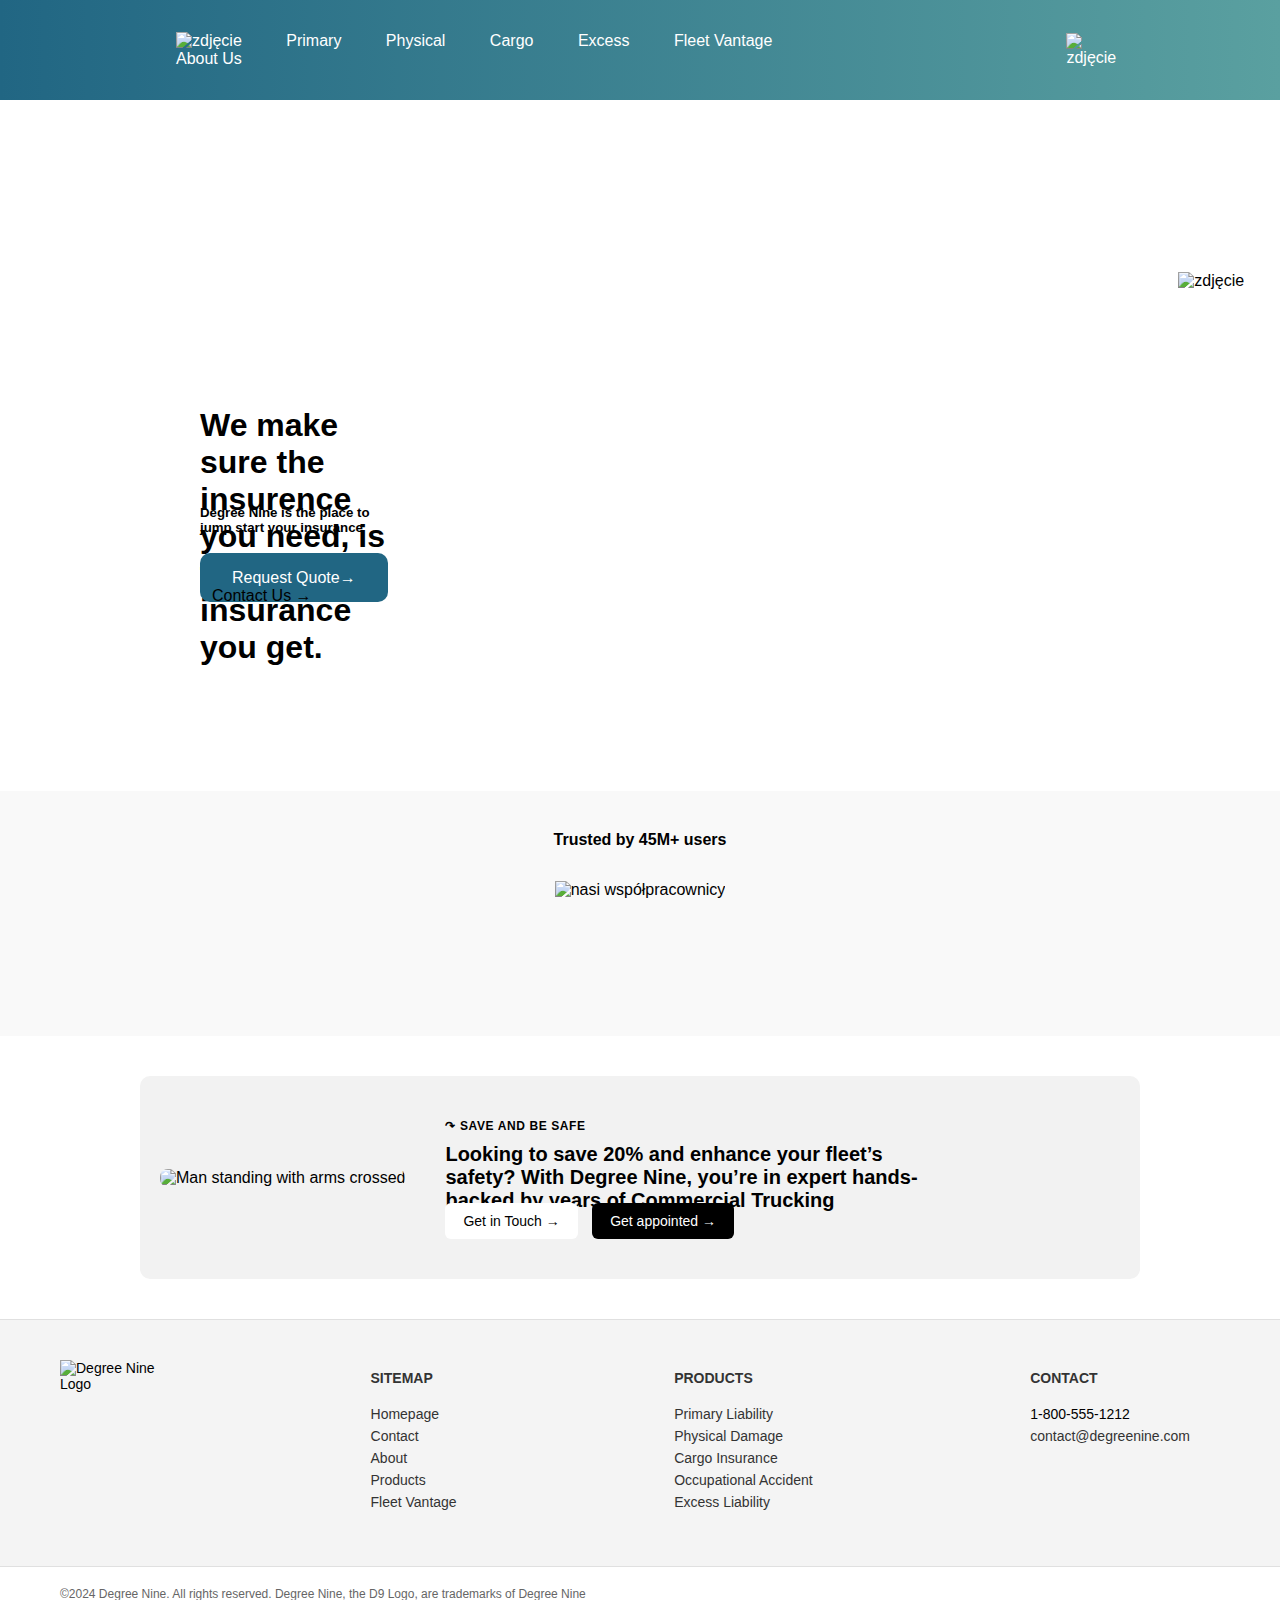
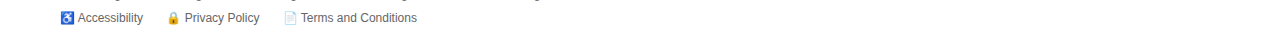
==== index.html @ c11e0737 "Add files via upload" ====
<!DOCTYPE html>
<html lang="en">
<head>
    <meta charset="UTF-8">
    <meta name="viewport" content="width=device-width, initial-scale=1.0">
    <title>Document</title>
    <link rel="stylesheet" href="styl.css">
</head>
<body>
    <div class="container">
        <section id="header">
            <div id="lewyheader" >
                <a href="index.html"><img src="HEADLEFT.png" alt="zdjęcie"></a>
                <a href="#">Primary</a>
                <a href="#">Physical</a>
                <a href="#">Cargo</a>
                <a href="#">Excess</a>
                <a href="#">Fleet Vantage</a>
                <a href="#">About Us</a>
            </div>
            <div id="prawyheader"><img src="HEADRIGHT.png" alt="zdjęcie"></div>
        </section>
        <section id="mid1">
            <div id="lewymid1"><h1>We make sure the insurence you need, is the insurance you get.</h1><br>
            <h5 style="margin-top: 24px;margin-bottom: 40px;">Degree Nine is the place to jump start your insurance</h5>
                <a href="#" style="border-radius: 10px; padding: 16px 32px; color: rgb(255, 255, 255); text-decoration: none; background-color: #216683; margin-top: 477px;">Request Quote&#8594;</a>
                <a href="#" style="border-radius: 10px; padding: 12px; color: rgb(0, 0, 0); text-decoration: none; margin-top: 481px;">Contact Us &#8594;</a>
            </div>
            <div id="prawymid1"><img src="Auto.png" alt="zdjęcie"></div>
        </section>
        <section id="mid2">
            <h4 >Trusted by 45M+ users</h4>
            <img src="współpraca.png" alt="nasi współpracownicy" >
        </section>
        <section></section>
        <section></section>
        <section></section>
        <section></section>
        <section class="cta-section">
            <img src="facet 1.png" alt="Man standing with arms crossed" />
            <div class="cta-text">
              <small>↷ Save and be safe</small>
              <h2>Looking to save 20% and enhance your fleet’s safety? With Degree Nine, you’re in expert hands-backed by years of Commercial Trucking experience.</h2>
              <div class="cta-buttons">
                <button class="btn-outline">Get in Touch →</button>
                <button class="btn-black">Get appointed →</button>
              </div>
            </div>
        </section>
        
        <footer>
            <div class="footer">
              <div class="footer-logo">
                <img src="footer.png" alt="Degree Nine Logo" />
              </div>
        
              <div class="footer-section">
                <h4>Sitemap</h4>
                <ul>
                  <li><a href="#">Homepage</a></li>
                  <li><a href="#">Contact</a></li>
                  <li><a href="#">About</a></li>
                  <li><a href="#">Products</a></li>
                  <li><a href="#">Fleet Vantage</a></li>
                </ul>
              </div>
        
              <div class="footer-section">
                <h4>Products</h4>
                <ul>
                  <li><a href="#">Primary Liability</a></li>
                  <li><a href="#">Physical Damage</a></li>
                  <li><a href="#">Cargo Insurance</a></li>
                  <li><a href="#">Occupational Accident</a></li>
                  <li><a href="#">Excess Liability</a></li>
                </ul>
              </div>
        
              <div class="footer-section">
                <h4>Contact</h4>
                <ul>
                  <li>1-800-555-1212</li>
                  <li><a href="mailto:contact@degreenine.com">contact@degreenine.com</a></li>
                </ul>
              </div>
            </div>
        
            <div class="footer-bottom">
              <div>©2024 Degree Nine. All rights reserved. Degree Nine, the D9 Logo, are trademarks of Degree Nine</div>
              <div class="links">
                <span>♿ Accessibility</span>
                <span>🔒 Privacy Policy</span>
                <span>📄 Terms and Conditions</span>
              </div>
            </div>
        </footer>
        
    </div>
</body>
</html>
---- styl.css ----
/*dla każdego elementu*/
* {
    width: 1512;
    margin: 0;
    padding: 0;
    box-sizing: border-box;
}

body {
    font-family: sans-serif;
    size: 16;
    height: 26;
}

#header {
    height: 100px;
    width: 1512;
    background: linear-gradient(to right, #216683, #5AA0A0);
    color: white;
    display: flex;
    justify-content: space-between;
    align-items: center;
    max-width: 1512;
}
#lewyheader, #prawyheader {
    margin: 0;
}
#lewyheader{
    margin-top: 24px;
    margin-bottom: 24px;
    margin-left: 156px;
    float: left;
}
#lewyheader a {
    border-radius: 20px;
    padding: 6px 20px;
    color: white;
    text-decoration: none;
}
#lewyheader a.active::before {
    content: "•";
    color: white;
    margin-right: 6px;
}

#prawyheader{
    float: left;
    margin-top: 27px;
    margin-bottom: 27px;
    margin-left: 268.96px;
    margin-right: 157px;
}
.cta-section {
    display: flex;
    flex-wrap: wrap;
    align-items: center;
    justify-content: center;
    background: #f2f2f2;
    padding: 40px 20px;
    border-radius: 10px;
    margin: 40px auto;
    max-width: 1000px;
}

.cta-section img {
    max-width: 300px;
    border-radius: 8px;
}

.cta-text {
    flex: 1;
    margin-left: 40px;
    min-width: 250px;
}

.cta-text small {
    display: inline-block;
    margin-bottom: 10px;
    font-weight: bold;
    text-transform: uppercase;
    font-size: 12px;
    letter-spacing: 0.05em;
}

.cta-text h2 {
    font-size: 20px;
    margin-bottom: 20px;
    max-width: 500px;
}

.cta-buttons button {
    padding: 10px 18px;
    margin-right: 10px;
    border: none;
    border-radius: 6px;
    font-size: 14px;
    cursor: pointer;
    transition: background 0.3s ease;
}

.btn-outline {
    background: white;
    border: 1px solid #ccc;
}

.btn-outline:hover {
    background: #eee;
}

.btn-black {
    background: #000;
    color: white;
}

.btn-black:hover {
    background: #333;   
}

.footer {
    background: #f4f4f4;
    padding: 40px 60px;
    display: flex;
    justify-content: space-between;
    flex-wrap: wrap;
    border-top: 1px solid #e0e0e0;
    font-size: 14px;
}

.footer-logo {
    display: flex;
    flex-direction: column;
    align-items: flex-start;
}

.footer-logo img {
    width: 123px;
    height: 70px;
    margin-bottom: 10px;
}

.footer-section {
    margin: 10px 30px;
}

.footer-section h4 {
    margin-bottom: 10px;
    font-size: 14px;
    text-transform: uppercase;
    font-weight: bold;
    color: #333;
}

.footer-section ul {
    list-style: none;
    padding: 0;
    margin: 0;
}

.footer-section ul li {
    margin-bottom: 6px;
}

.footer-section ul li a {
    text-decoration: none;
    color: #333;
}

.footer-bottom {
    padding: 20px 60px;
    font-size: 12px;
    color: #666;
    background: #ffffff;
    border-top: 1px solid #e0e0e0;
}

.footer-bottom .links {
    margin-top: 10px;
}

.footer-bottom .links span {
    margin-right: 20px;
}

@media (max-width: 768px) {
.cta-section {
    flex-direction: column;
    text-align: center;
}
.cta-text {
    margin-left: 0;
    margin-top: 20px;
}
}

oversize{
    size: 60px;
    height: 80px;
}
h1{
    size: 48px;
    height: 56px;
}
h2{
    size: 28px;
    height: 40px;
}
h3{
    size: 24px;
    height: 28px;
}
h4{
    size: 18px;
    height: 26px;
}
h5{
    size: 18px;
    height: 24px;
}

#mid1{
    display: flex;
    justify-content: space-between;
    align-items: center;
}
#lewymid1{
    float: left;
    margin-top: 221px;
    margin-left: 200px;
}
   

#prawymid1{
    float: left;
    margin-top: 172px;
    margin-left: 789px;
    width: 523px;
    height: 419px;
}
#mid2{
    background-color: #f9f9f9;
    height: 245px;
    margin-top: 100px;
    padding: 40px 0;
    text-align: center;
    text-decoration: none;
}

#mid2 h4 {
    margin-bottom: 24px;
}

#mid2 img {
    max-width: 80%;
    height: auto;
}
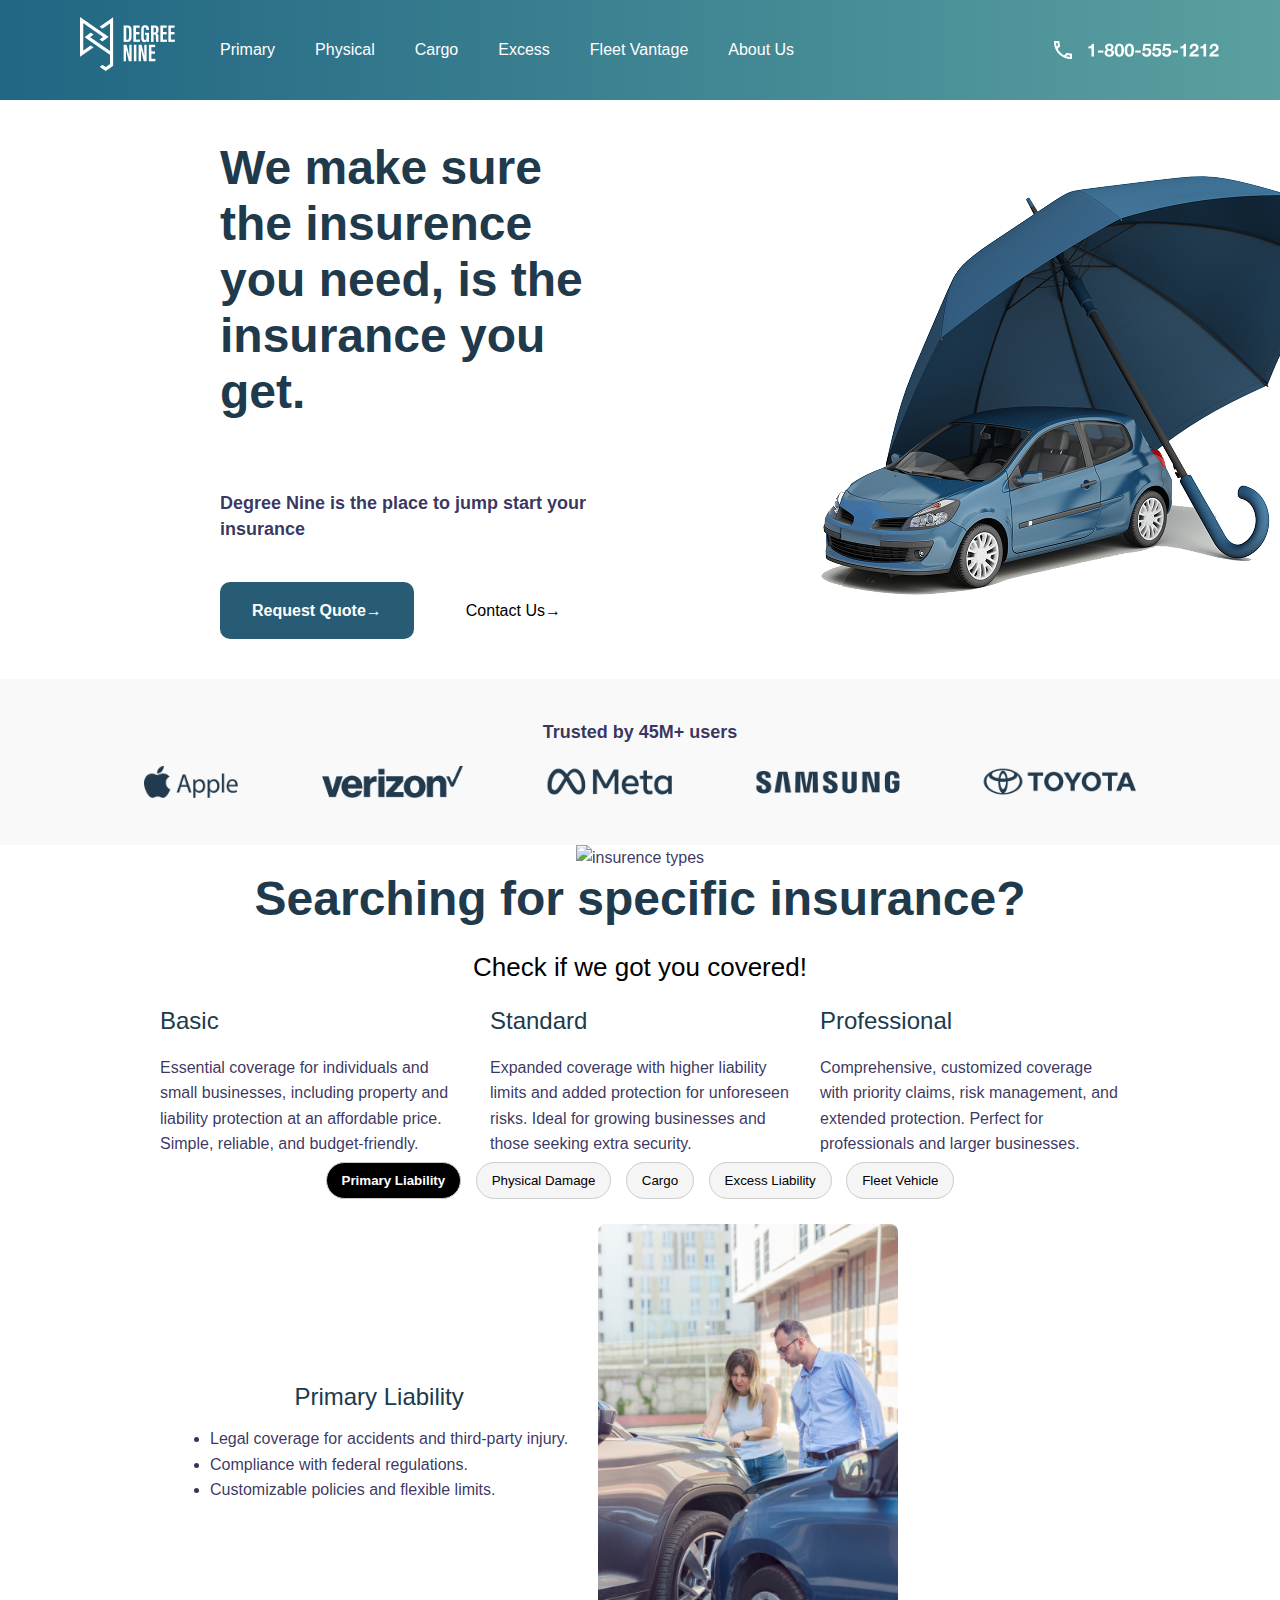
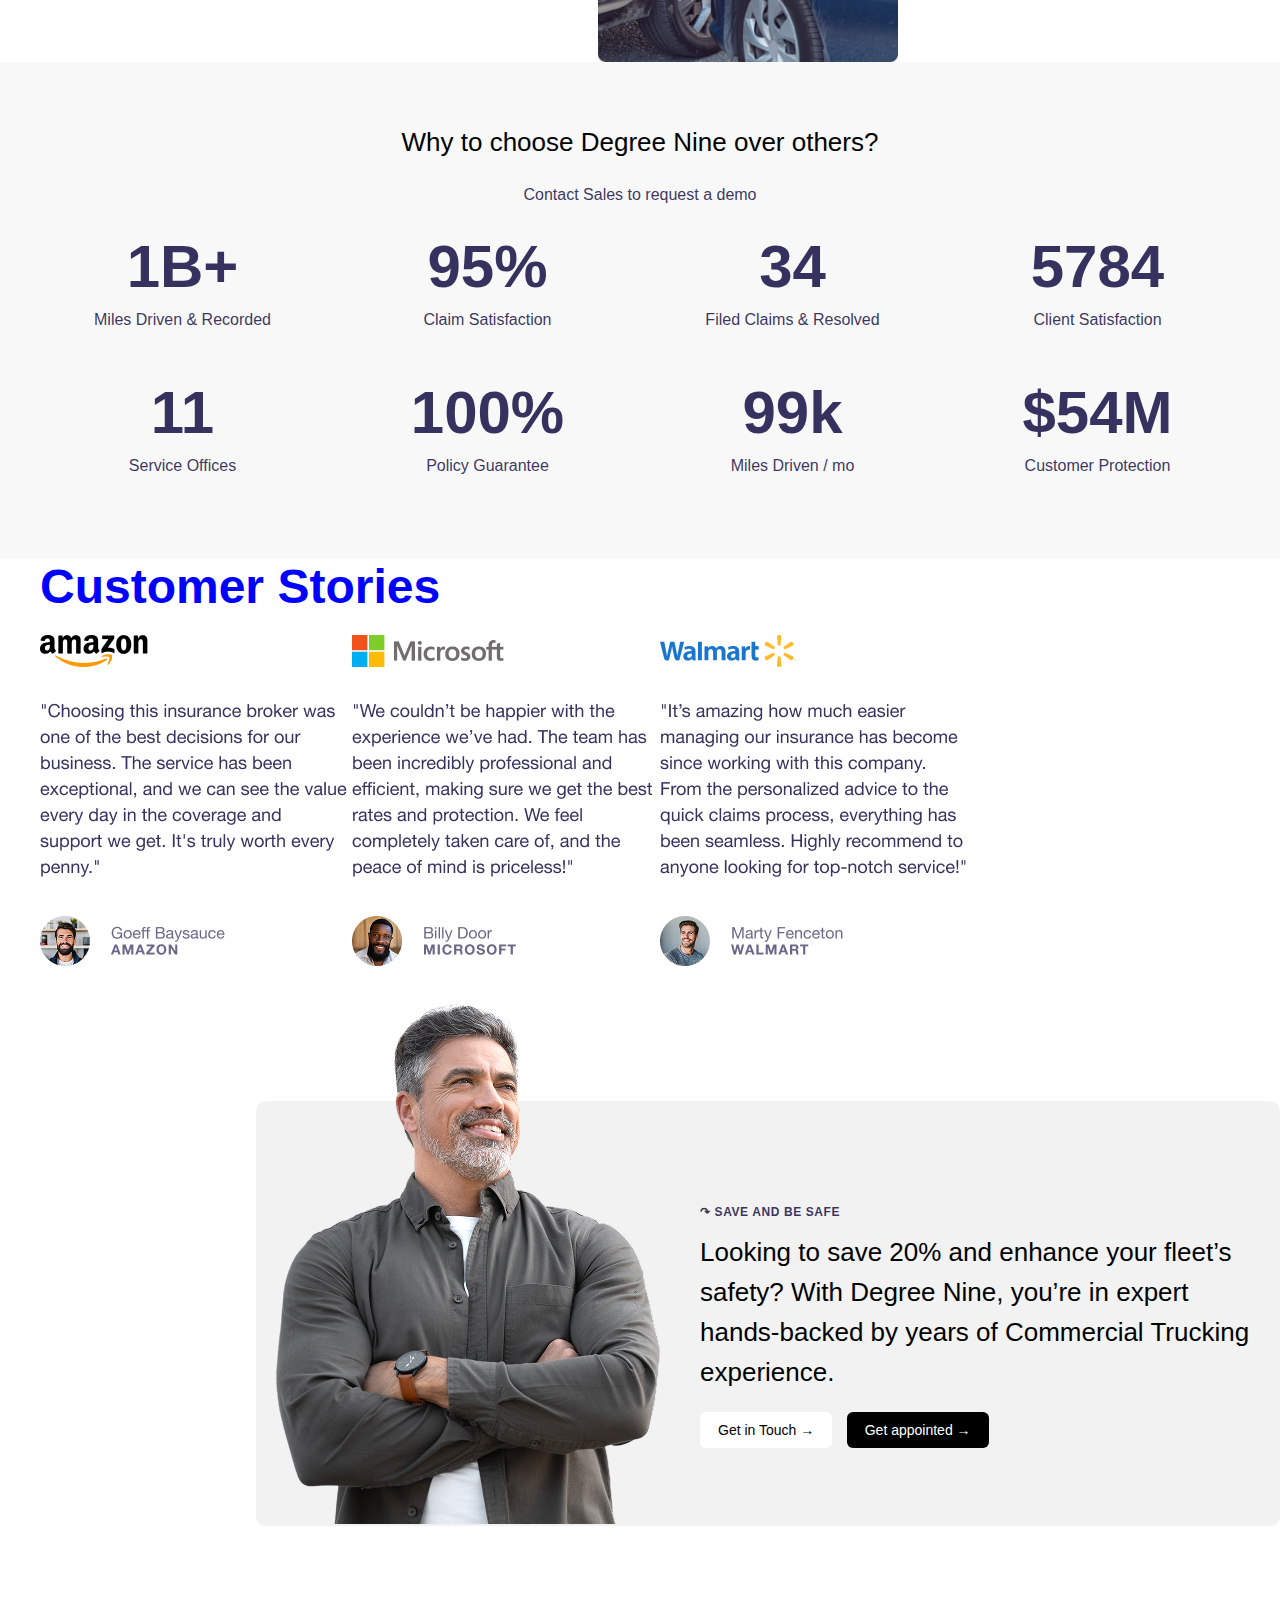
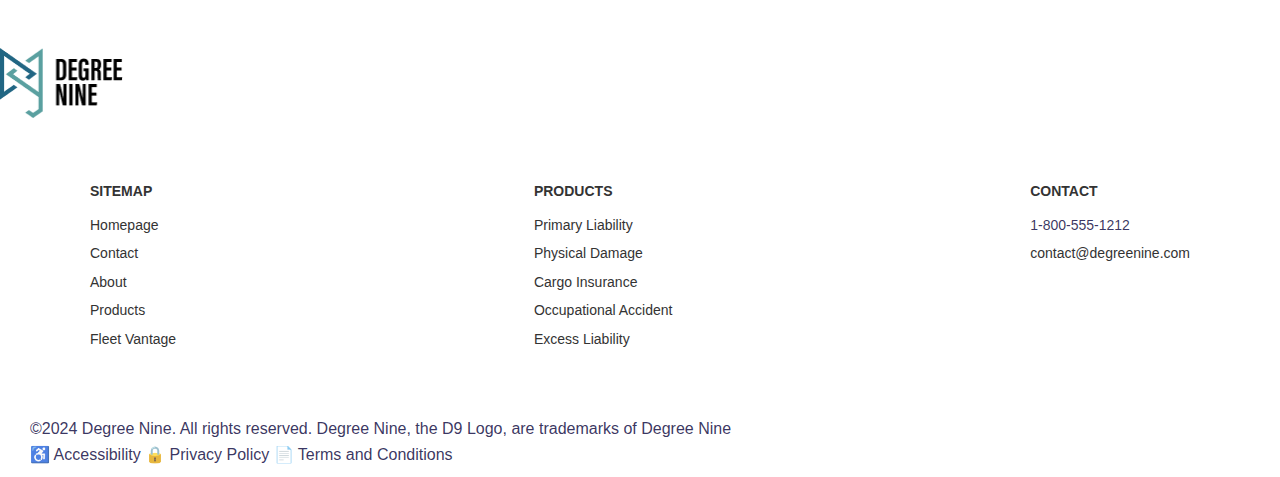
==== commit 037362fc: "Add files via upload" ====
--- a/index.html
+++ b/index.html
@@ -7,94 +7,221 @@
     <link rel="stylesheet" href="styl.css">
 </head>
 <body>
-    <div class="container">
-        <section id="header">
-            <div id="lewyheader" >
-                <a href="index.html"><img src="HEADLEFT.png" alt="zdjęcie"></a>
-                <a href="#">Primary</a>
-                <a href="#">Physical</a>
-                <a href="#">Cargo</a>
-                <a href="#">Excess</a>
-                <a href="#">Fleet Vantage</a>
-                <a href="#">About Us</a>
-            </div>
-            <div id="prawyheader"><img src="HEADRIGHT.png" alt="zdjęcie"></div>
-        </section>
-        <section id="mid1">
-            <div id="lewymid1"><h1>We make sure the insurence you need, is the insurance you get.</h1><br>
-            <h5 style="margin-top: 24px;margin-bottom: 40px;">Degree Nine is the place to jump start your insurance</h5>
-                <a href="#" style="border-radius: 10px; padding: 16px 32px; color: rgb(255, 255, 255); text-decoration: none; background-color: #216683; margin-top: 477px;">Request Quote&#8594;</a>
-                <a href="#" style="border-radius: 10px; padding: 12px; color: rgb(0, 0, 0); text-decoration: none; margin-top: 481px;">Contact Us &#8594;</a>
-            </div>
-            <div id="prawymid1"><img src="Auto.png" alt="zdjęcie"></div>
-        </section>
-        <section id="mid2">
-            <h4 >Trusted by 45M+ users</h4>
-            <img src="współpraca.png" alt="nasi współpracownicy" >
-        </section>
-        <section></section>
-        <section></section>
-        <section></section>
-        <section></section>
-        <section class="cta-section">
-            <img src="facet 1.png" alt="Man standing with arms crossed" />
-            <div class="cta-text">
-              <small>↷ Save and be safe</small>
-              <h2>Looking to save 20% and enhance your fleet’s safety? With Degree Nine, you’re in expert hands-backed by years of Commercial Trucking experience.</h2>
-              <div class="cta-buttons">
-                <button class="btn-outline">Get in Touch →</button>
-                <button class="btn-black">Get appointed →</button>
-              </div>
-            </div>
-        </section>
+    <section class="header">
+        <div class="lewyheader" >
+            <a href="index.html"><img src="HEADLEFT.png" alt="zdjęcie"></a>
+            <a href="primary liability.html">Primary</a>
+            <a href="physical damage.html">Physical</a>
+            <a href="cargo Insurance.html">Cargo</a>
+            <a href="excess liability.html">Excess</a>
+            <a href="fleet.html">Fleet Vantage</a>
+            <a href="aboutus.html">About Us</a>
+        </div>
+        <div class="prawyheader"><img src="HEADRIGHT.png" alt="zdjęcie"></div>
+    </section>
+    <section class="mid1">
+        <div class="lewymid1"><h1>We make sure the insurence you need, is the insurance you get.</h1><br>
+          <h5 style="margin-top: 24px;margin-bottom: 40px;">Degree Nine is the place to jump start your insurance</h5>
+          <div class="button-group">
+              <a href="#" class="btn-primary">
+                Request Quote <span class="arrow">→</span>
+              </a>
+              <a href="#" class="btn-link">
+                Contact Us <span class="arrow">→</span>
+              </a>
+          </div>
+        </div>
+        <div class="prawymid1"><img src="Auto.png" alt="zdjęcie"></div>
+    </section>
+    <section class="mid2">
+        <h4 >Trusted by 45M+ users</h4>
+        <img src="współpraca.png" alt="nasi współpracownicy" >
+    </section>
+    <section class="planer">
+        <img src="type insurence.png" alt="insurence types" >
+        <h1>Searching for specific insurance?</h1>
+        <h2>Check if we got you covered!</h2>
+        <div class="plans">
+            <div class="plan">
+              <h3>Basic</h3>
+              <p>Essential coverage for individuals and small businesses, including property and liability protection at an affordable price. Simple, reliable, and budget-friendly.</p>
+            </div>
+      
+            <div class="plan">
+              <h3>Standard</h3>
+              <p>Expanded coverage with higher liability limits and added protection for unforeseen risks. Ideal for growing businesses and those seeking extra security.</p>
+            </div>
+      
+            <div class="plan">
+              <h3>Professional</h3>
+              <p>Comprehensive, customized coverage with priority claims, risk management, and extended protection. Perfect for professionals and larger businesses.</p>
+            </div>
+        </div>
+    </section >
+    <section id="insurance-switcher">
+
+      <!-- KATEGORIE -->
+      <div id="tabs">
+        <button onclick="showTab('primary')" class="active">Primary Liability</button>
+        <button onclick="showTab('physical')">Physical Damage</button>
+        <button onclick="showTab('cargo')">Cargo</button>
+        <button onclick="showTab('excess')">Excess Liability</button>
+        <button onclick="showTab('fleet')">Fleet Vehicle</button>
+      </div>
+    
+      <!-- TREŚĆ -->
+      <div id="tab-content">
+        <div id="primary" class="tab-pane flex">
+          <div>
+            <h3>Primary Liability</h3>
+            <ul>
+              <li>Legal coverage for accidents and third-party injury.</li>
+              <li>Compliance with federal regulations.</li>
+              <li>Customizable policies and flexible limits.</li>
+            </ul>
+          </div>
+          <img src="2autamini.png" alt="Insurance example">
+        </div>
+    
+        <div id="physical" class="tab-pane flex" style="display: none;">
+          <div>
+            <h3>Physical Damage</h3>
+            <ul>
+              <li>Protects vehicle against collision, theft, fire, and vandalism.</li>
+              <li>Coverage for repair and replacement costs.</li>
+            </ul>
+          </div>
+          <img src="środekautamini.png" alt="Insurance example">
+        </div>
+    
+        <div id="cargo" class="tab-pane flex" style="display: none;">
+          <div>
+            <h3>Cargo Insurance</h3>
+            <ul>
+              <li>Coverage for damaged or stolen goods in transit.</li>
+              <li>Essential for logistics and freight companies.</li>
+            </ul>
+          </div>
+          <img src="kontenerymini.png" alt="Insurance example">
+        </div>
+    
+        <div id="excess" class="tab-pane flex" style="display: none;">
+          <div>
+            <h3>Excess Liability</h3>
+            <ul>
+              <li>Extra protection above standard liability policies.</li>
+              <li>Minimizes business financial risks.</li>
+            </ul>
+          </div>
+          <img src="2tirymini.png" alt="Insurance example">
+        </div>
+    
+        <div id="fleet" class="tab-pane flex" style="display: none;">
+          <div>
+            <h3>Fleet Vehicle</h3>
+            <ul>
+              <li>Protects multiple vehicles under one policy.</li>
+              <li>Designed for commercial fleet operations.</li>
+            </ul>
+          </div>
+          <img src="tirmini.png" alt="Insurance example">
+        </div>
+      </div>
+    </section>
+    
+    <!-- SKRYPT -->
+    <script>
+      function showTab(tabId) {
+        const tabs = document.querySelectorAll('.tab-pane');
+        const buttons = document.querySelectorAll('#tabs button');
+    
+        tabs.forEach(tab => tab.style.display = 'none');
+        document.getElementById(tabId).style.display = 'flex';
+    
+        buttons.forEach(btn => {
+          const match = btn.textContent.replace(/\s/g, '').toLowerCase().includes(tabId);
+          btn.classList.toggle('active', match);
+        });
+      }
+    </script>
+    
+    
+    <section class="statystyki">
+        <h2 style="text-align: center;">Why to choose Degree Nine over others?</h2>
+        <p style="text-align: center;">Contact Sales to request a demo</p>
+        <ul>
+            <li><p class="oversize">1B+</p> Miles Driven & Recorded</li>
+            <li><p class="oversize">95%</p> Claim Satisfaction</li>
+            <li><p class="oversize">34</p> Filed Claims & Resolved</li>
+            <li><p class="oversize">5784</p> Client Satisfaction</li>
+        </ul><ul>
+            <li><p class="oversize">11</p> Service Offices</li>
+            <li><p class="oversize">100%</p> Policy Guarantee</li>
+            <li><p class="oversize">99k</p> Miles Driven / mo</li>
+            <li><p class="oversize">$54M</p> Customer Protection</li>
+        </ul>
+    </section>
+    <section class="stories">
+    <H1 style="color: blue;">Customer Stories</H1>
+        <img src="stories1.png" alt="historie">
+    <img src="stories2.png" alt=""><img src="stories3.png" alt=""></section>
+    <section class="cta-section" >
+        <img src="facet 1.png" alt="Man standing with arms crossed" />
+        <div class="cta-text">
+            <small>↷ Save and be safe</small>
+            <h2>Looking to save 20% and enhance your fleet’s safety? With Degree Nine, you’re in expert hands-backed by years of Commercial Trucking experience.</h2>
+            <div class="cta-buttons">
+            <button class="btn-outline">Get in Touch →</button>
+            <button class="btn-black">Get appointed →</button>
+            </div>
+        </div>
+    </section>
+    
+    <footer style="background-color: white">
+        <div class="footer-logo">
+            <img src="footer.png" alt="Degree Nine Logo" />
+        </div>
+        <div class="footer" style="background-color: white;">
+            
         
-        <footer>
-            <div class="footer">
-              <div class="footer-logo">
-                <img src="footer.png" alt="Degree Nine Logo" />
-              </div>
-        
-              <div class="footer-section">
+            <div class="footer-section">
                 <h4>Sitemap</h4>
                 <ul>
-                  <li><a href="#">Homepage</a></li>
-                  <li><a href="#">Contact</a></li>
-                  <li><a href="#">About</a></li>
-                  <li><a href="#">Products</a></li>
-                  <li><a href="#">Fleet Vantage</a></li>
+                <li><a href="index.html">Homepage</a></li>
+                <li><a href="#">Contact</a></li>
+                <li><a href="aboutus.html">About</a></li>
+                <li><a href="#">Products</a></li>
+                <li><a href="fleet.html">Fleet Vantage</a></li>
                 </ul>
-              </div>
+            </div>
         
-              <div class="footer-section">
+            <div class="footer-section">
                 <h4>Products</h4>
                 <ul>
-                  <li><a href="#">Primary Liability</a></li>
-                  <li><a href="#">Physical Damage</a></li>
-                  <li><a href="#">Cargo Insurance</a></li>
-                  <li><a href="#">Occupational Accident</a></li>
-                  <li><a href="#">Excess Liability</a></li>
+                <li><a href="primary liability.html">Primary Liability</a></li>
+                <li><a href="physical damage.html">Physical Damage</a></li>
+                <li><a href="cargo Insurance.html">Cargo Insurance</a></li>
+                <li><a href="#">Occupational Accident</a></li>
+                <li><a href="excess liability.html">Excess Liability</a></li>
                 </ul>
-              </div>
+            </div>
         
-              <div class="footer-section">
+            <div class="footer-section">
                 <h4>Contact</h4>
                 <ul>
-                  <li>1-800-555-1212</li>
-                  <li><a href="mailto:contact@degreenine.com">contact@degreenine.com</a></li>
+                <li>1-800-555-1212</li>
+                <li><a href="mailto:contact@degreenine.com">contact@degreenine.com</a></li>
                 </ul>
-              </div>
-            </div>
-        
-            <div class="footer-bottom">
-              <div>©2024 Degree Nine. All rights reserved. Degree Nine, the D9 Logo, are trademarks of Degree Nine</div>
-              <div class="links">
+            </div>            
+        </div>
+        <div class="footer-section">
+            <div>©2024 Degree Nine. All rights reserved. Degree Nine, the D9 Logo, are trademarks of Degree Nine</div>
+            <div class="links">
                 <span>♿ Accessibility</span>
                 <span>🔒 Privacy Policy</span>
                 <span>📄 Terms and Conditions</span>
-              </div>
-            </div>
-        </footer>
-        
-    </div>
+            </div>
+        </div>
+    </footer>
 </body>
 </html>--- a/styl.css
+++ b/styl.css
@@ -1,6 +1,5 @@
-/*dla każdego elementu*/
+/* RESET */
 * {
-    width: 1512;
     margin: 0;
     padding: 0;
     box-sizing: border-box;
@@ -8,63 +7,398 @@
 
 body {
     font-family: sans-serif;
-    size: 16;
-    height: 26;
-}
-
-#header {
+    font-weight: 400;
+    font-size: 16px;
+    line-height: 1.6;
+    color: rgba(5, 0, 56, 0.8);
+    margin-bottom: 20px;
+    max-width: 1920px;
+    margin: 0 ;
+}
+
+h1 {
+    font-weight: 700;
+    font-size: 48px;
+    line-height: 56px;
+    letter-spacing: -1%;
+    margin-bottom: 20px;
+    color: #203A4C;
+}
+
+h2 {
+    font-weight: 400;
+    font-size: 26px;
+    line-height: 40px;
+    letter-spacing: -2%;
+    margin-bottom: 20px;
+    color: #000000;
+}
+
+h3 {
+    font-weight: 500;
+    font-size: 24px;
+    line-height: 28px;
+    letter-spacing: -0.5%;
+    margin-bottom: 20px;
+    color: #203A4C;
+}
+
+h4, h5 {
+    font-weight: bold;
+    font-size: 18px;
+    line-height: 26px;
+    margin-bottom: 20px;
+    color: rgba(5, 0, 56, 0.8);
+}
+.label_header{
+    size: 14px;
+    line-height: 28px;
+}
+.oversize {
+    font-size: 60px;
+    line-height: 80px;
+    font-weight: bold;
+}
+
+.header, .footer {
+    padding: 60px 40px;
+    margin: 0 auto;
+    max-width: 1920px;
+}
+
+.header {
+    width: 100%;
+    max-width: 1920px;
+    margin: 0 auto;
     height: 100px;
-    width: 1512;
     background: linear-gradient(to right, #216683, #5AA0A0);
     color: white;
     display: flex;
     justify-content: space-between;
     align-items: center;
-    max-width: 1512;
-}
-#lewyheader, #prawyheader {
-    margin: 0;
-}
-#lewyheader{
-    margin-top: 24px;
-    margin-bottom: 24px;
-    margin-left: 156px;
-    float: left;
-}
-#lewyheader a {
+    padding: 0 40px;
+}
+
+.lewyheader, .prawyheader {
+    margin: 0 20px;
+    display: flex;
+    align-items: center;
+}
+
+.lewyheader a {
     border-radius: 20px;
     padding: 6px 20px;
     color: white;
     text-decoration: none;
 }
-#lewyheader a.active::before {
+
+.lewyheader a.active::before {
     content: "•";
     color: white;
     margin-right: 6px;
 }
-
-#prawyheader{
+.tekst{
+    margin-top: 10px;
+    width: 793px;
+    margin-left: 25%;
+}
+.tekst h2{
+    margin-top: 133px;
+}
+.tekst h4{
+    margin-top: 80;
+}
+.mid1 {
+    display: flex;
+    justify-content: space-between;
+    align-items: center;
+    flex-wrap: wrap;
+    margin: 0 auto;
+    padding: 20px;
+}
+.mid1 img{
+    width: 1980px;
+    height: auto;
+    margin: -20px;
+    text-align: center;
+}
+
+.lewymid1, .prawymid1 {
+    flex: 1;
+    margin: 20px;
+    min-width: 300px;
+    margin-left: 200px;
+}
+
+.prawymid1 {
+    max-width: 990px;
+    height: auto;
+}
+.prawymid1 img{
+    width: 523px;
+    height: auto;
+}
+.button-group {
+    display: flex;
     float: left;
-    margin-top: 27px;
-    margin-bottom: 27px;
-    margin-left: 268.96px;
-    margin-right: 157px;
-}
+    gap: 20px;
+    
+  }
+  
+  /* Niebieski przycisk */
+  .btn-primary {
+    display: inline-flex;
+    align-items: center;
+    background-color: #275c74;
+    color: white;
+    padding: 16px 32px;
+    border-radius: 10px;
+    text-decoration: none;
+    font-weight: 600;
+    transition: background-color 0.3s ease;
+  }
+  .btn-link {
+    display: inline-flex;
+    align-items: center;
+    color: #000;
+    font-weight: 500;
+    text-decoration: none;
+    transition: color 0.3s ease;
+    padding: 16px 32px;
+  }
+.mid2 {
+    background-color: #f9f9f9;
+    padding: 40px 20px;
+    text-align: center;
+}
+
+.mid2 img {
+    max-width: 80%;
+    height: auto;
+}
+
+.planer {
+    text-align: center;
+}
+
+.plans {
+    display: flex;
+    justify-content: center;
+    flex-wrap: wrap;
+    gap: 30px;
+}
+
+.plan {
+    max-width: 300px;
+    text-align: left;
+}
+.informacje {
+    margin-top: 70px;
+    margin-left: 24%;
+    width: 795px;
+    height: auto;
+}
+.informacje h4{
+    font-weight: lighter;
+    text-decoration: none;
+}
+.komentarze {
+    margin: 185px 150px 152px 150px;
+  }
+  
+  .komentarze ul {
+    display: flex;
+    flex-wrap: wrap;
+    justify-content: space-between;
+    margin: 0 auto;
+    gap: 20px;
+    padding: 0;
+  }
+  
+  .komentarze li {
+    flex: 1 1 30%;
+    margin: 20px 0;
+    list-style: none;
+    text-align: left;
+  }
+  
+  .item .top-line {
+    display: flex;
+    align-items: center;
+    gap: 10px;
+    margin-bottom: 8px;
+  }
+  
+  .item img {
+    width: 24px;
+    height: 24px;
+    flex-shrink: 0;
+  }
+  
+  .item h5 {
+    margin: 0;
+    font-size: 16px;
+  }
+  
+  .item p {
+    margin-left: 30px;
+    font-size: 14px;
+    color: #555;
+  }
+  
+#tabs {
+    margin-bottom: 20px;
+    text-align: center;
+    flex-wrap: wrap;
+  }
+  
+  #tabs button {
+    padding: 10px 15px;
+    margin: 5px;
+    border: 1px solid #ccc;
+    background-color: #f5f5f5;
+    cursor: pointer;
+    border-radius: 20px;
+  }
+  
+  #tabs button.active {
+    background-color: #000;
+    color: #fff;
+    font-weight: bold;
+  }
+  
+  #tab-content {
+    text-align: left;
+    max-width: 900px;
+    margin: 0 auto;
+  }
+  
+  .tab-pane {
+    display: none;
+  }
+  
+  .tab-pane.flex {
+    display: flex;
+    gap: 30px;
+    align-items: center;
+    flex-wrap: wrap;
+  }
+  
+  .tab-pane h3 {
+    font-size: 1.5em;
+    margin-bottom: 15px;
+    text-align: center;
+  }
+  
+  .tab-pane ul {
+    padding-left: 20px;
+  }
+  
+  .tab-pane img {
+    max-width: 300px;
+    height: auto;
+  }
+  
+  
+
+.stories {
+    width: 100%;
+    margin: 0 auto;
+    max-width: 1200px;
+}
+
+.work {
+    padding: 60px 20px;
+    margin: 0 auto;
+    text-align: center;
+}
+
+.work ul {
+    display: flex;
+    flex-wrap: wrap;
+    justify-content: space-between;
+    margin: 0 auto;
+    max-width: 1200px;
+    gap: 20px;
+}
+.work li {
+    flex: 1 1 22%; /* 4 elementy w rzędzie z marginesami */
+    margin: 20px 0;
+    list-style: none;
+    text-align: center;
+}
+.team {
+    padding: 60px 20px;
+    margin: 0 auto;
+    text-align: center;
+}
+
+.team ul {
+    display: flex;
+    flex-wrap: wrap;
+    justify-content: space-between;
+    margin: 0 auto;
+    max-width: 1200px;
+    gap: 20px;
+}
+
+.team li {
+    width: 286px;
+    height: 276px;
+    background-color: #f7f7f7;
+    flex: 1 1 22%; /* 4 elementy w rzędzie z marginesami */
+    margin: 20px 0;
+    list-style: none;
+    text-align: center;
+}
+
+.statystyki {
+    background-color: #f8f8f8;
+    padding: 60px 20px;
+    max-width: 1920px;
+    margin: 0 auto;
+}
+
+.statystyki ul {
+    display: flex;
+    flex-wrap: wrap;
+    justify-content: space-between;
+    margin: 0 auto;
+    max-width: 1200px;
+    gap: 20px;
+}
+
+.statystyki li {
+    flex: 1 1 22%; /* 4 elementy w rzędzie z marginesami */
+    margin: 20px 0;
+    list-style: none;
+    text-align: center;
+}
+footer {
+    background: #f4f4f4;
+    
+}
+
 .cta-section {
-    display: flex;
-    flex-wrap: wrap;
-    align-items: center;
+    
+    display: flex;
+    flex-wrap: wrap;
     justify-content: center;
+    align-items: center;
     background: #f2f2f2;
-    padding: 40px 20px;
     border-radius: 10px;
-    margin: 40px auto;
-    max-width: 1000px;
+    height: 425px;
+    max-width: 1200px;
+    margin-top: 10%;
+    margin-left: 20%;
+    margin-bottom: 122px;
+    padding: 20px; /* Dodanie paddingu, by uniknąć przycięcia */
 }
 
 .cta-section img {
-    max-width: 300px;
-    border-radius: 8px;
+    margin-top: -120px;
+    height: auto; /* Zachowuje proporcje obrazu */
+    object-fit: contain; /* Obrazek zachowa swoje proporcje i nie będzie rozciągany */
 }
 
 .cta-text {
@@ -82,12 +416,6 @@
     letter-spacing: 0.05em;
 }
 
-.cta-text h2 {
-    font-size: 20px;
-    margin-bottom: 20px;
-    max-width: 500px;
-}
-
 .cta-buttons button {
     padding: 10px 18px;
     margin-right: 10px;
@@ -113,7 +441,10 @@
 }
 
 .btn-black:hover {
-    background: #333;   
+    background: #333;
+}
+.dane_wejsciowe{
+    background-color: #f6f6f6;
 }
 
 .footer {
@@ -122,8 +453,9 @@
     display: flex;
     justify-content: space-between;
     flex-wrap: wrap;
-    border-top: 1px solid #e0e0e0;
-    font-size: 14px;
+    
+    font-size: 14px;
+    max-width: 1920px;
 }
 
 .footer-logo {
@@ -164,92 +496,189 @@
     text-decoration: none;
     color: #333;
 }
-
-.footer-bottom {
-    padding: 20px 60px;
+.contact-form {
+    background-color: #eaeaea;
+    display: flex;
+    justify-content: space-between;
+    align-items: flex-start;
+    max-width: 1100px;
+    width: 100%;
+    border-radius: 8px;
+    box-shadow: 0 2px 20px rgba(0, 0, 0, 0.05);
+    padding: 60px 50px;
+    gap: 40px;
+    margin-left: 22%;
+  }
+
+  .form-left {
+    flex: 1;
+  }
+
+  .form-left small {
+    text-transform: uppercase;
+    letter-spacing: 1px;
     font-size: 12px;
-    color: #666;
-    background: #ffffff;
-    border-top: 1px solid #e0e0e0;
-}
-
-.footer-bottom .links {
-    margin-top: 10px;
-}
-
-.footer-bottom .links span {
-    margin-right: 20px;
+    display: block;
+    margin-bottom: 25px;
+  }
+
+  .form-left h1 {
+    font-size: 60px;
+    line-height: 1.1;
+    margin: 20px 0;
+  }
+
+  .form-left p {
+    font-size: 16px;
+  }
+
+  .form-left a {
+    color: #0071A9;
+    text-decoration: none;
+    display: inline-block;
+    margin-top: 5px;
+  }
+
+  .form-right {
+    flex: 1;
+  }
+
+  .form-row {
+    display: flex;
+    gap: 20px;
+    margin-bottom: 15px;
+  }
+
+  .form-group {
+    flex: 1;
+    display: flex;
+    flex-direction: column;
+  }
+
+  .form-group label {
+    margin-bottom: 5px;
+    font-size: 14px;
+  }
+
+  .form-group input,
+  .form-group select {
+    padding: 12px;
+    border: 1px solid #ccc;
+    border-radius: 5px;
+    font-size: 14px;
+  }
+
+  .checkbox-title {
+    margin: 20px 0 10px;
+    font-size: 14px;
+  }
+
+  .checkbox-group {
+    display: grid;
+    grid-template-columns: repeat(2, 1fr);
+    gap: 10px;
+    margin: 10px 0 20px;
+  }
+
+  .checkbox-group label {
+    display: flex;
+    align-items: center;
+    gap: 8px;
+    background: #f1f1f1;
+    padding: 12px;
+    border-radius: 6px;
+    cursor: pointer;
+  }
+
+  .form-terms {
+    margin: 20px 0;
+    font-size: 12px;
+  }
+
+  .form-terms label {
+    display: flex;
+    align-items: center;
+    gap: 8px;
+  }
+
+  .submit-btn {
+    background-color: #155B7C;
+    color: white;
+    padding: 14px 24px;
+    border: none;
+    border-radius: 6px;
+    cursor: pointer;
+    font-size: 14px;
+  }
+
+/* Media Queries */
+/*
+
+@media (max-width: 1024px) {
+    .cta-section, .plans, .statystyki ul {
+        flex-direction: column;
+        align-items: center;
+    }
+    .cta-section img, .prawymid1 {
+        width: 80%;
+    }
+    .lewyheader, .prawyheader {
+        margin: 10px;
+        flex-direction: column;
+        align-items: center;
+    }
+    .statystyki ul {
+        display: block;
+    }
+    .statystyki li {
+        width: 100%;
+        margin: 10px 0;
+    }
 }
 
 @media (max-width: 768px) {
-.cta-section {
-    flex-direction: column;
-    text-align: center;
-}
-.cta-text {
-    margin-left: 0;
-    margin-top: 20px;
-}
-}
-
-oversize{
-    size: 60px;
-    height: 80px;
-}
-h1{
-    size: 48px;
-    height: 56px;
-}
-h2{
-    size: 28px;
-    height: 40px;
-}
-h3{
-    size: 24px;
-    height: 28px;
-}
-h4{
-    size: 18px;
-    height: 26px;
-}
-h5{
-    size: 18px;
-    height: 24px;
-}
-
-#mid1{
-    display: flex;
-    justify-content: space-between;
-    align-items: center;
-}
-#lewymid1{
-    float: left;
-    margin-top: 221px;
-    margin-left: 200px;
-}
-   
-
-#prawymid1{
-    float: left;
-    margin-top: 172px;
-    margin-left: 789px;
-    width: 523px;
-    height: 419px;
-}
-#mid2{
-    background-color: #f9f9f9;
-    height: 245px;
-    margin-top: 100px;
-    padding: 40px 0;
-    text-align: center;
-    text-decoration: none;
-}
-
-#mid2 h4 {
-    margin-bottom: 24px;
-}
-
-#mid2 img {
-    max-width: 80%;
-    height: auto;
-}+    h1 {
+        font-size: 32px;
+    }
+    .oversize {
+        font-size: 36px;
+        line-height: 48px;
+    }
+    .tabs button {
+        width: 100%;
+    }
+    .cta-text {
+        margin-left: 0;
+        margin-top: 20px;
+    }
+    .statystyki ul {
+        display: block;
+    }
+    .statystyki li {
+        width: 100%;
+        margin: 10px 0;
+    }
+}
+@media (max-width: 480px) {
+    .header {
+        flex-direction: column;
+        height: auto;
+        padding: 20px;
+    }
+    .lewyheader, .prawyheader {
+        flex-direction: column;
+        align-items: center;
+        gap: 10px;
+    }
+    .prawymid1 img{
+        width: 100%;
+        text-align: center;
+        padding: 0 10px;
+    }
+    .stories img{
+        width: 100%;
+        text-align: center;
+        padding: 0 10px;
+    }
+}
+*/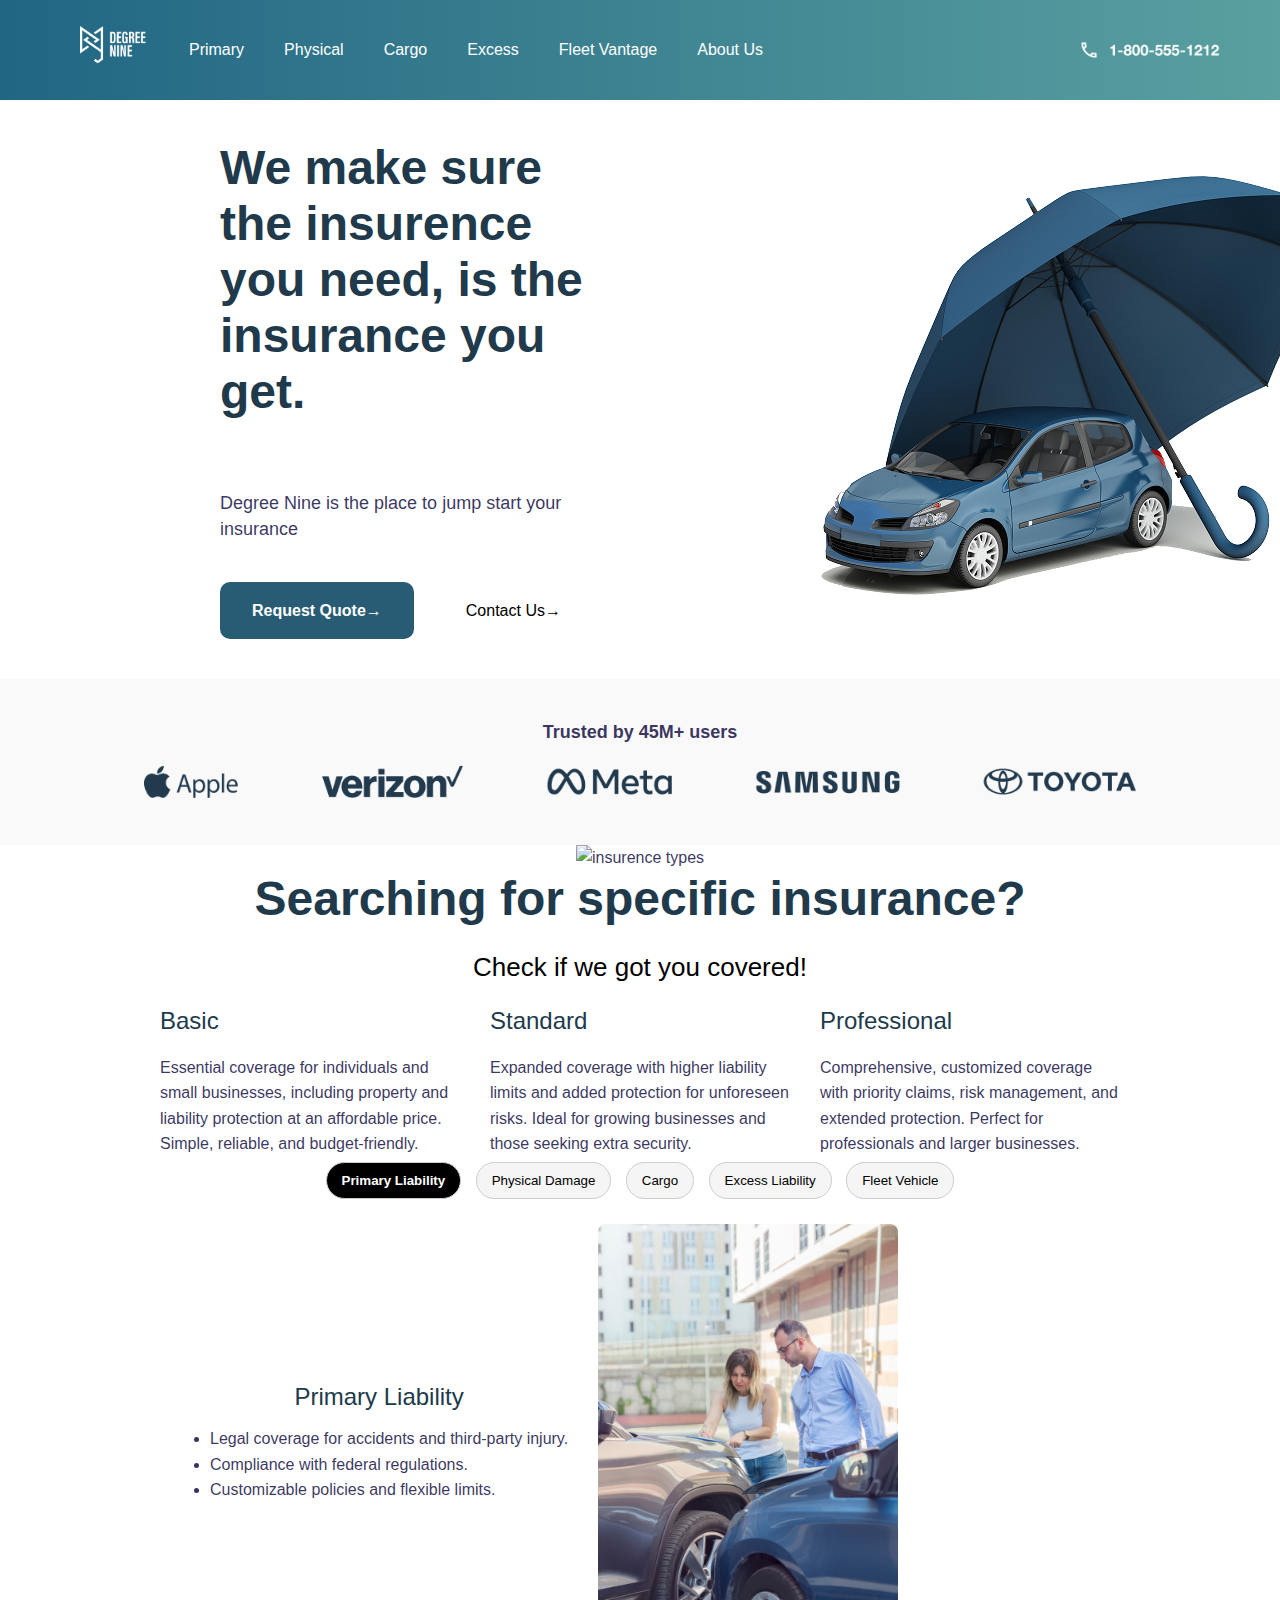
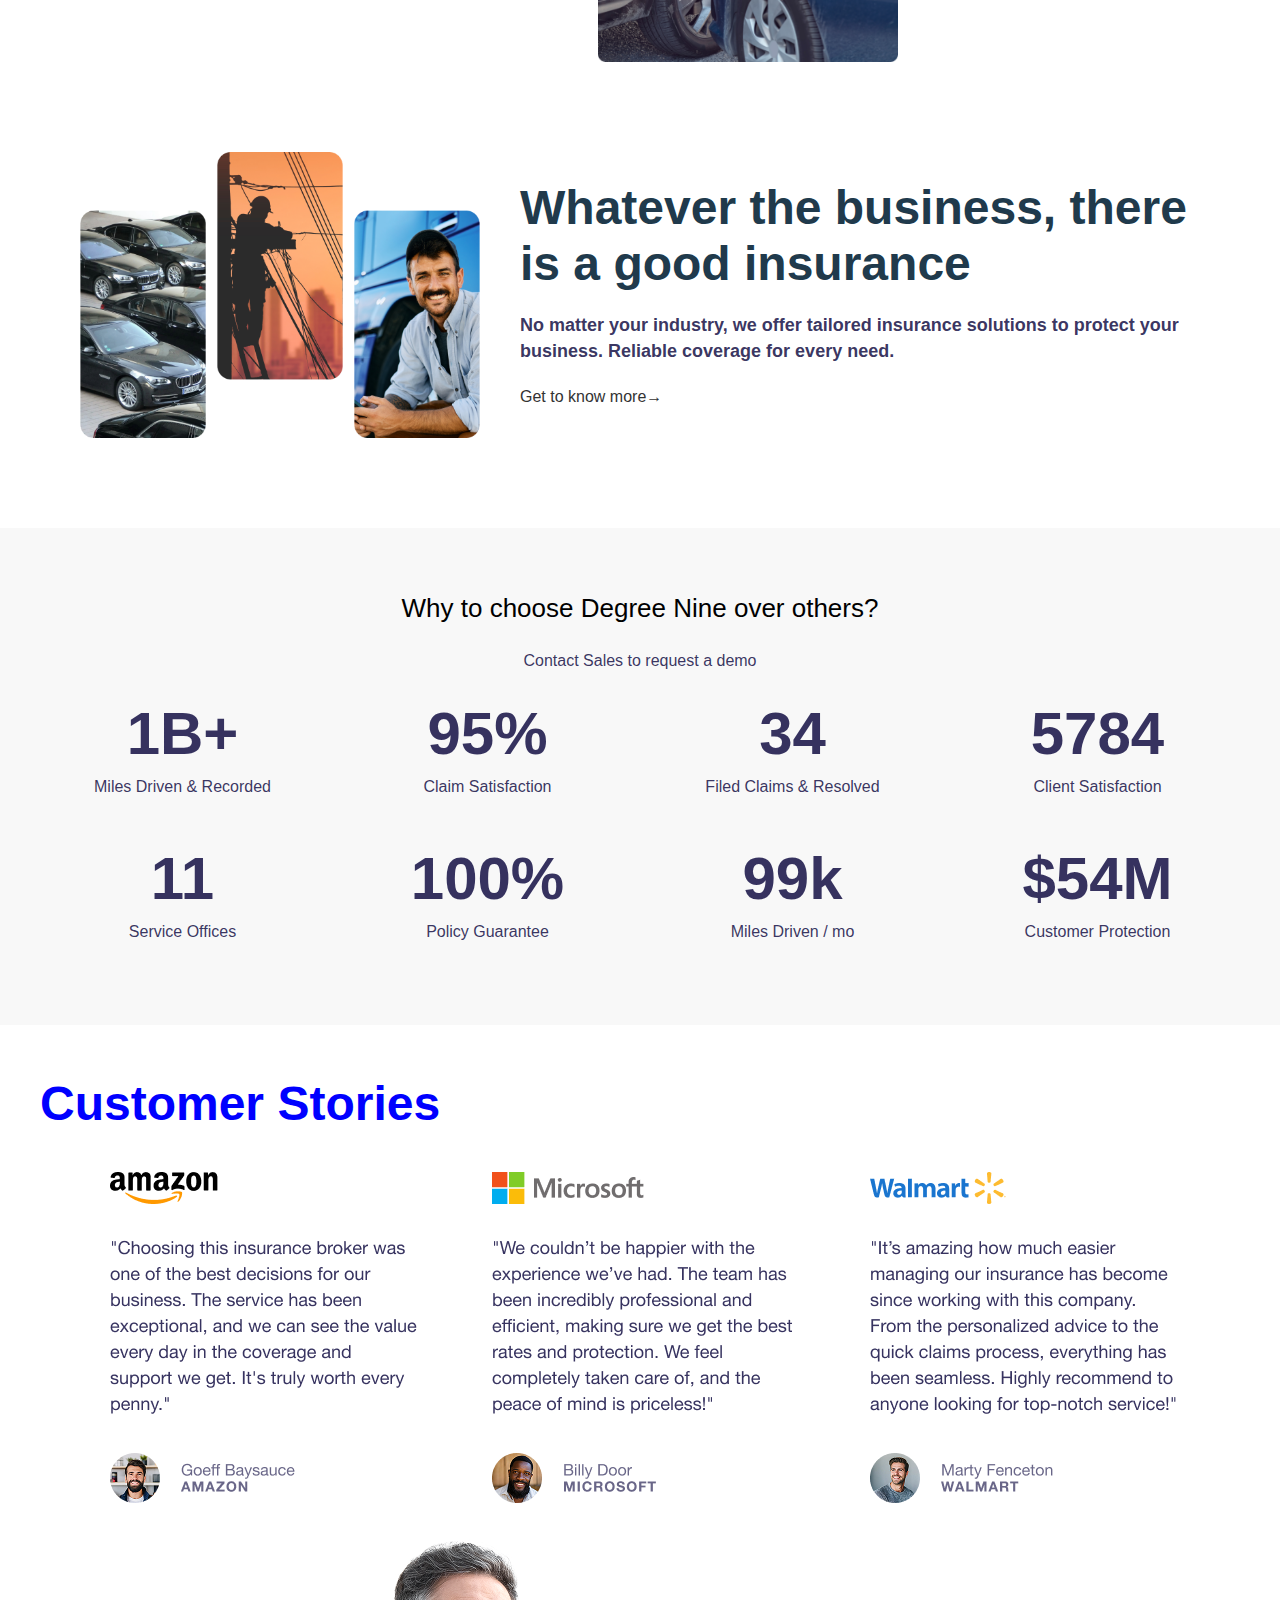
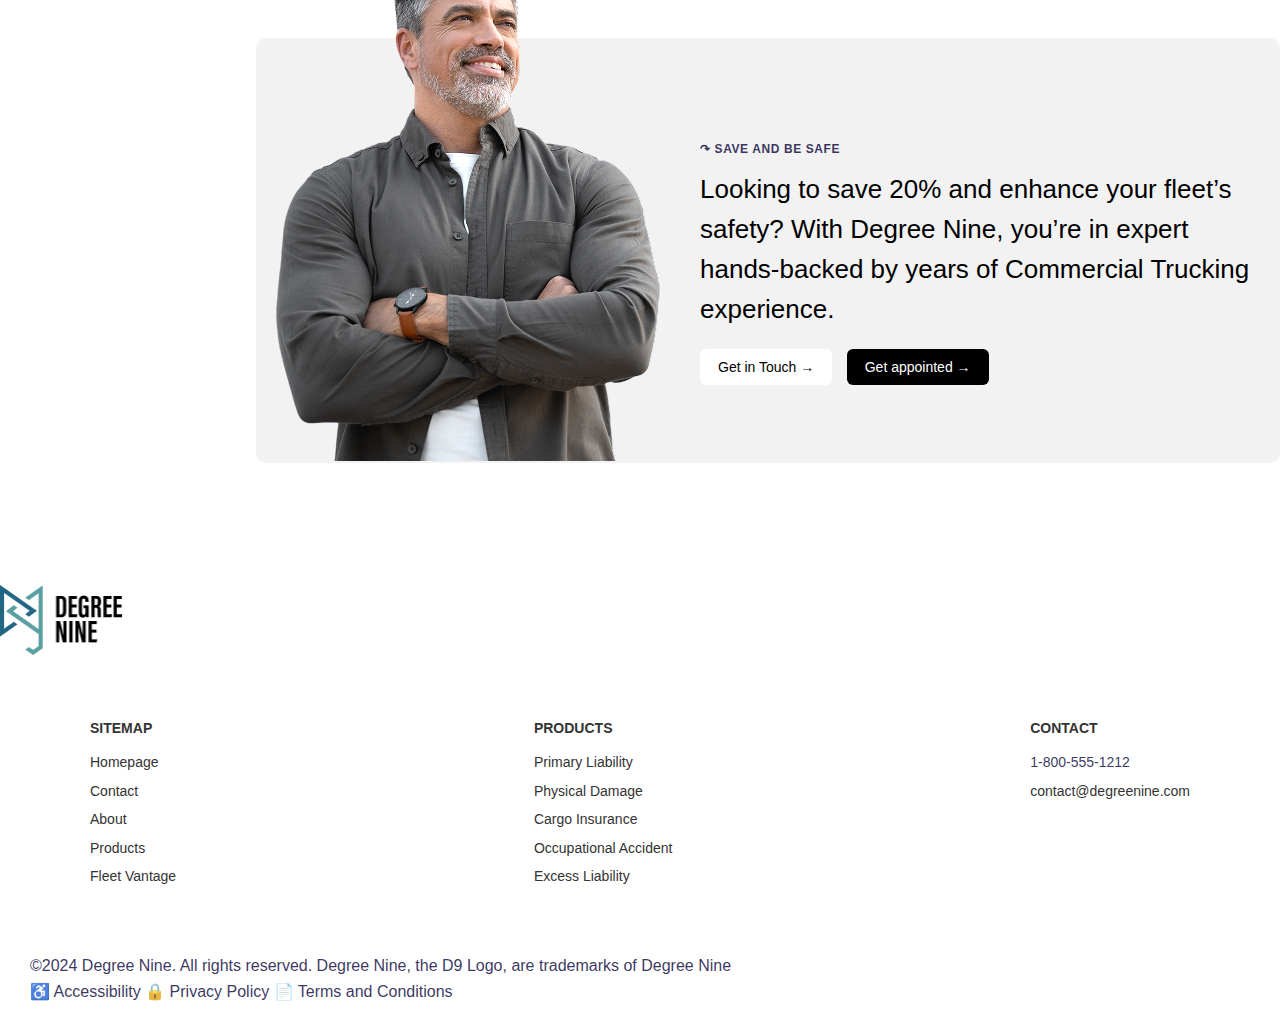
==== commit 938928b2: "Add files via upload" ====
--- a/index.html
+++ b/index.html
@@ -21,7 +21,7 @@
     </section>
     <section class="mid1">
         <div class="lewymid1"><h1>We make sure the insurence you need, is the insurance you get.</h1><br>
-          <h5 style="margin-top: 24px;margin-bottom: 40px;">Degree Nine is the place to jump start your insurance</h5>
+          <h5 style="margin-top: 24px;margin-bottom: 40px; font-weight: lighter;">Degree Nine is the place to jump start your insurance</h5>
           <div class="button-group">
               <a href="#" class="btn-primary">
                 Request Quote <span class="arrow">→</span>
@@ -144,7 +144,13 @@
         });
       }
     </script>
-    
+    <section class="biznes">
+      <img src="triple.png" alt="">
+      <div>
+       <h1>Whatever the business, there is a good insurance</h1>
+      <h4>No matter your industry, we offer tailored insurance solutions to protect your business. Reliable coverage for every need.</h4>
+      Get to know more<span class="arrow">→</span></div>
+    </section>
     
     <section class="statystyki">
         <h2 style="text-align: center;">Why to choose Degree Nine over others?</h2>
@@ -162,6 +168,7 @@
         </ul>
     </section>
     <section class="stories">
+      <br><br>
     <H1 style="color: blue;">Customer Stories</H1>
         <img src="stories1.png" alt="historie">
     <img src="stories2.png" alt=""><img src="stories3.png" alt=""></section>
--- a/styl.css
+++ b/styl.css
@@ -6,7 +6,7 @@
 }
 
 body {
-    font-family: sans-serif;
+    font-family: Arial, Helvetica, sans-serif;
     font-weight: 400;
     font-size: 16px;
     line-height: 1.6;
@@ -59,7 +59,6 @@
     line-height: 80px;
     font-weight: bold;
 }
-
 .header, .footer {
     padding: 60px 40px;
     margin: 0 auto;
@@ -77,14 +76,31 @@
     justify-content: space-between;
     align-items: center;
     padding: 0 40px;
-}
+    overflow: hidden;
+}
+.header img {
+    height: 40px;
+    object-fit: contain;
+}
+
 
 .lewyheader, .prawyheader {
     margin: 0 20px;
     display: flex;
     align-items: center;
 }
-
+.lewyheader img {
+    height: 40px;
+    max-height: 40px;
+    object-fit: contain;
+  }
+  
+.prawyheader img {
+    height: 40px;
+    max-height: 40px;
+    object-fit: contain;
+  }
+  
 .lewyheader a {
     border-radius: 20px;
     padding: 6px 20px;
@@ -97,6 +113,7 @@
     color: white;
     margin-right: 6px;
 }
+
 .tekst{
     margin-top: 10px;
     width: 793px;
@@ -202,6 +219,44 @@
     font-weight: lighter;
     text-decoration: none;
 }
+
+.benefits-list {
+    list-style: none;
+    padding: 0;
+    max-width: 600px;
+  }
+
+  .benefits-list li {
+    background: #fff;
+    margin-bottom: 20px;
+    padding: 20px 25px;
+    transition: transform 0.2s ease;
+  }
+
+
+  .benefits-list li h3 {
+    margin-top: 0;
+    color: #333;
+  }
+
+  .benefits-list li p {
+    margin-left: 20px;
+    color: #666;
+  }
+  ul.vehicle-list {
+    list-style-type: disc; /* kropki */
+    padding-left: 20px; /* odstęp na kropki */
+    max-width: 800px;
+    display: grid;
+    grid-template-columns: repeat(2, minmax(100px, 200px));
+  }
+
+  ul.vehicle-list li {
+    background: none;
+    padding: 5px 0;
+    color: #333;
+  }
+
 .komentarze {
     margin: 185px 150px 152px 150px;
   }
@@ -305,6 +360,10 @@
     width: 100%;
     margin: 0 auto;
     max-width: 1200px;
+}
+.stories img{
+    margin-left: 70px;
+    margin-top: 20px;
 }
 
 .work {
@@ -446,6 +505,25 @@
 .dane_wejsciowe{
     background-color: #f6f6f6;
 }
+.biznes {
+    display: flex;
+    align-items: center;
+    gap: 40px;
+    max-width: 1200px;
+    margin: 50px auto;
+    padding: 40px;
+  }
+
+  .biznes img {
+    max-width: 400px;
+    height: auto;
+    object-fit: contain;
+  }
+
+  .biznes div {
+    flex: 1;
+    color: #333;
+  }
 
 .footer {
     background: #f4f4f4;
